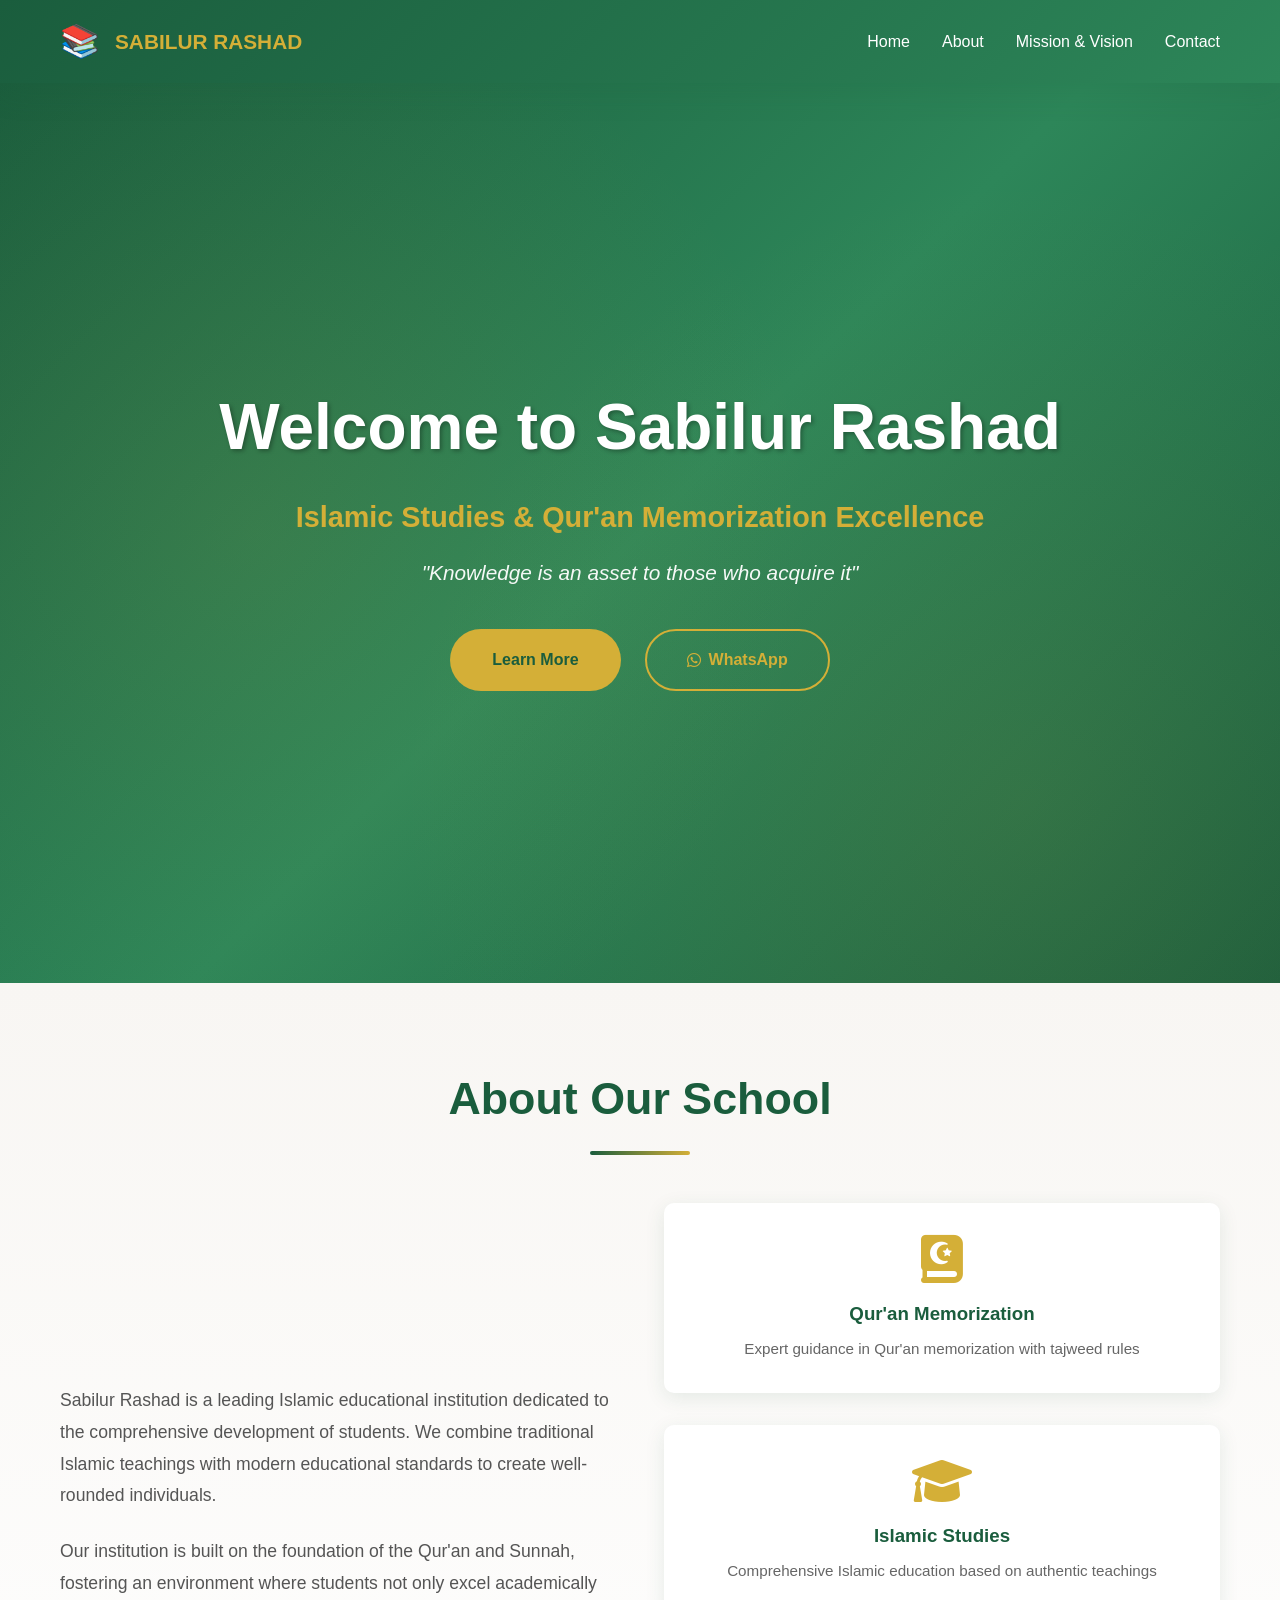
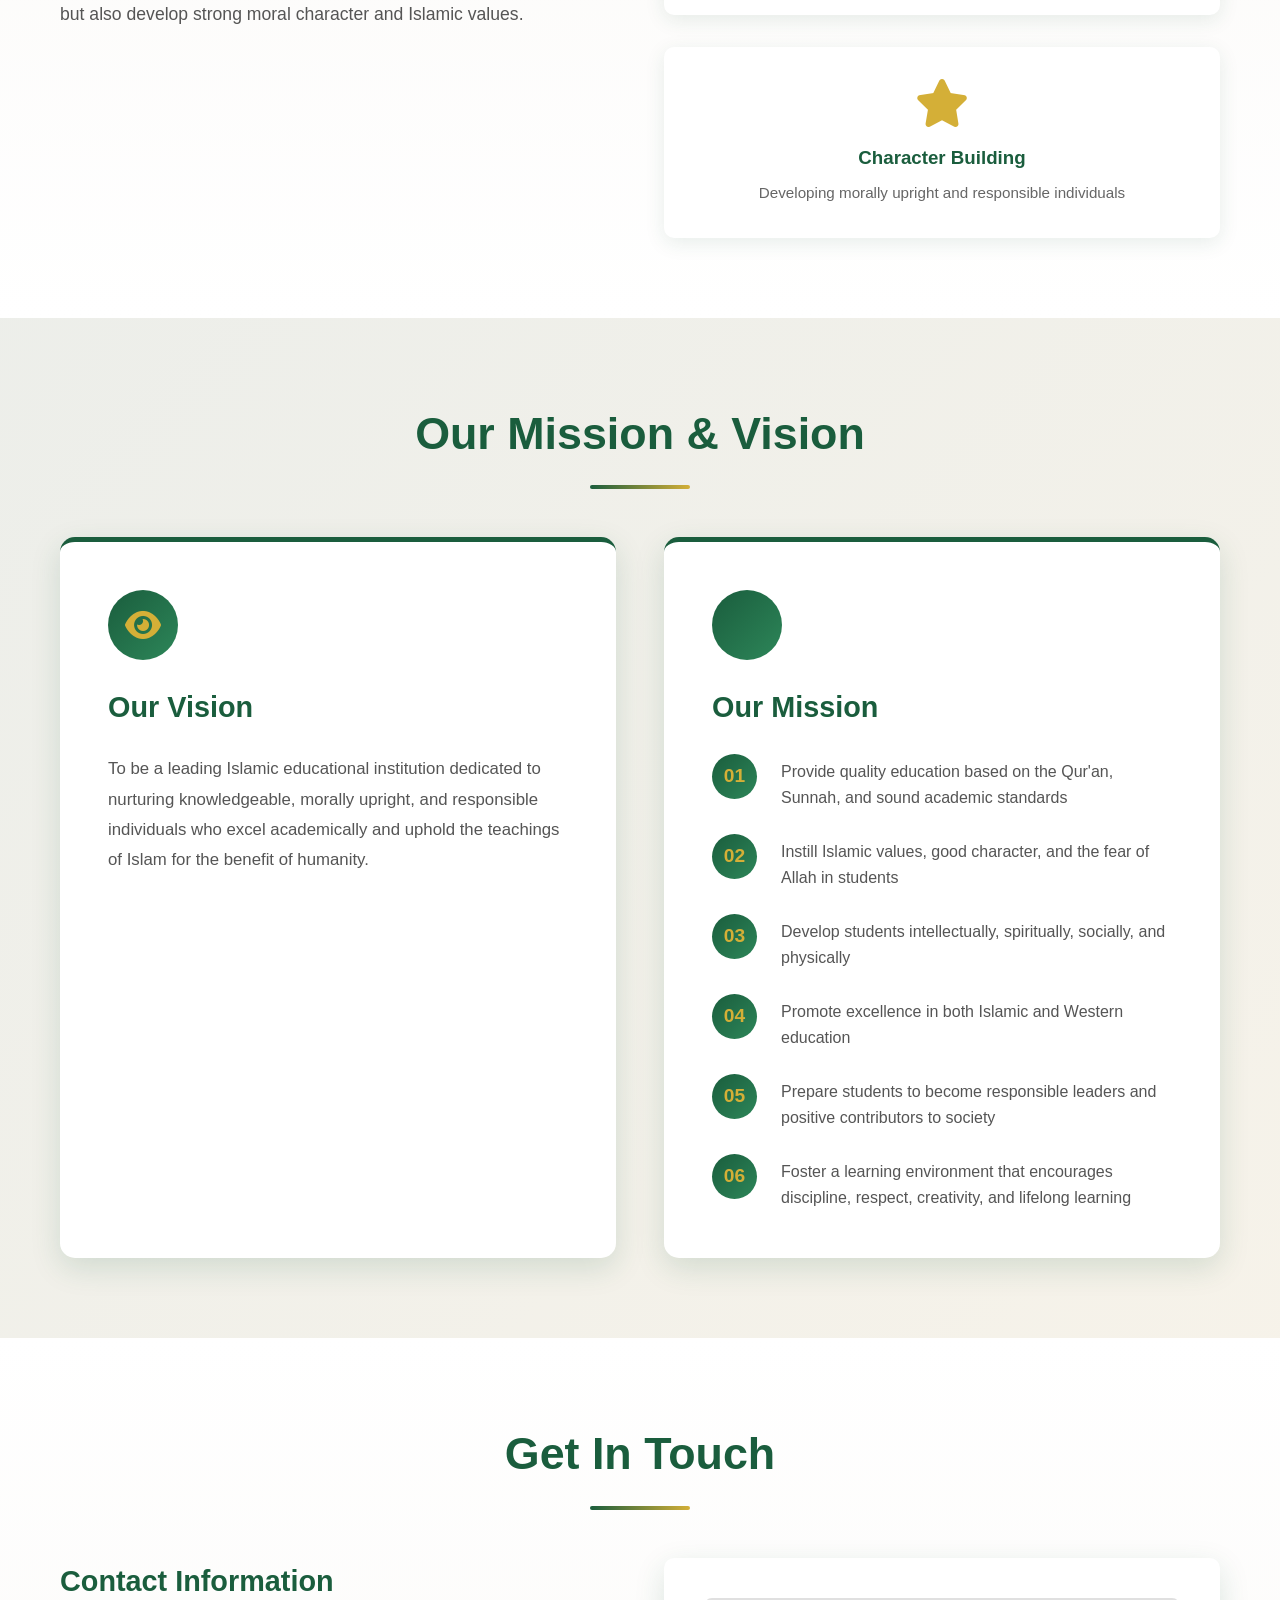
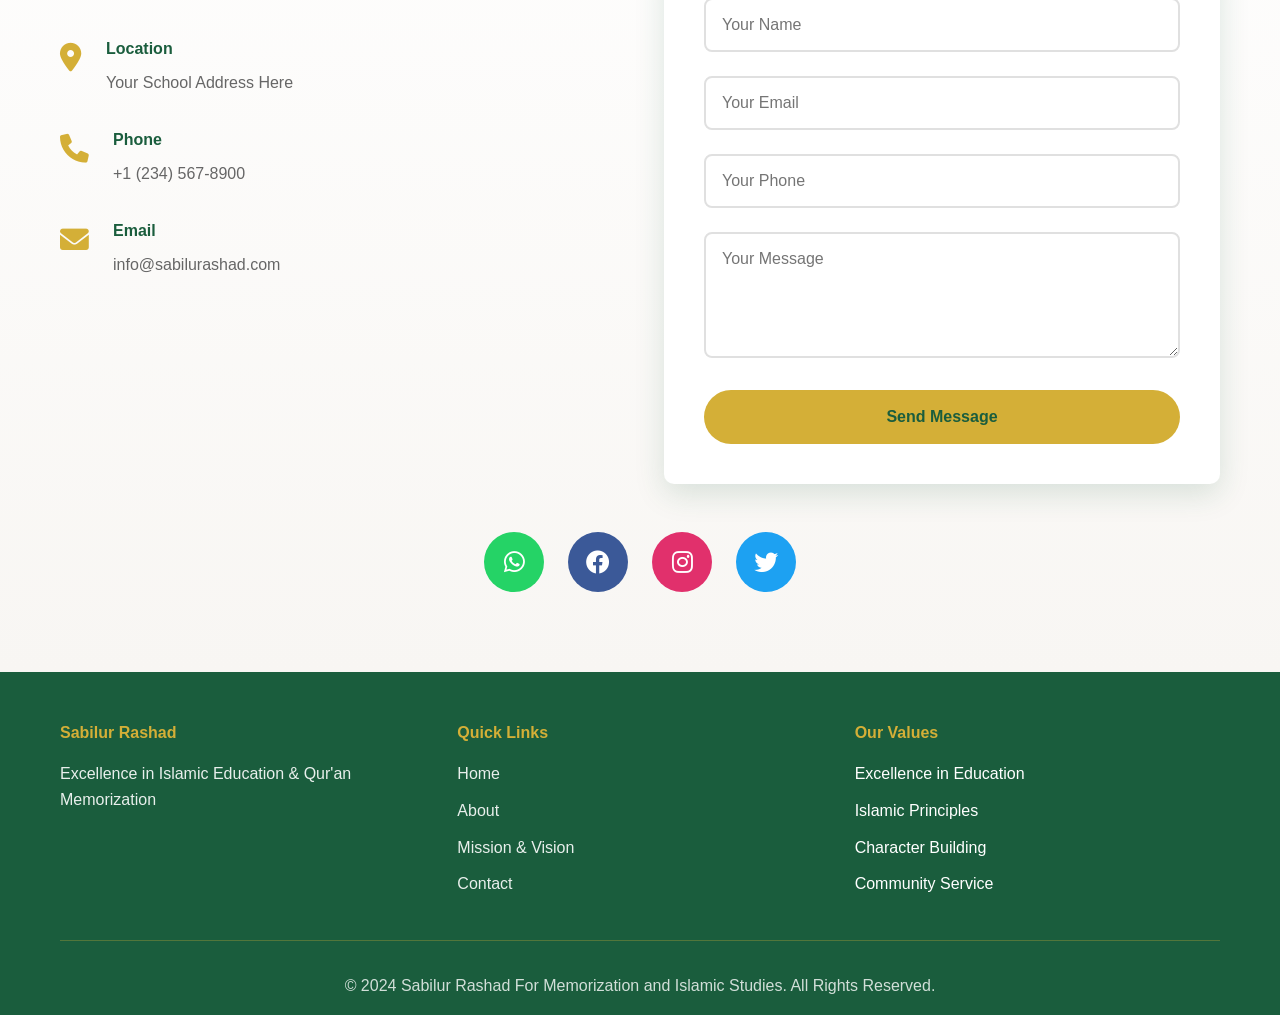
==== sabilur-rashad-index.html @ b8e5e2f3 "Create Sabilur Rashad Islamic School Website - HTML, CSS, and JavaScript" ====
<!DOCTYPE html>
<html lang="en">
<head>
    <meta charset="UTF-8">
    <meta name="viewport" content="width=device-width, initial-scale=1.0">
    <title>Sabilur Rashad - Islamic Studies & Memorization</title>
    <link rel="stylesheet" href="sabilur-rashad-styles.css">
    <link href="https://cdnjs.cloudflare.com/ajax/libs/font-awesome/6.0.0/css/all.min.css" rel="stylesheet">
</head>
<body>
    <!-- Navigation Bar -->
    <nav class="navbar">
        <div class="nav-container">
            <div class="nav-logo">
                <span class="logo-icon">📚</span>
                <span class="school-name">SABILUR RASHAD</span>
            </div>
            <ul class="nav-menu" id="navMenu">
                <li class="nav-item"><a href="#home" class="nav-link">Home</a></li>
                <li class="nav-item"><a href="#about" class="nav-link">About</a></li>
                <li class="nav-item"><a href="#mission-vision" class="nav-link">Mission & Vision</a></li>
                <li class="nav-item"><a href="#contact" class="nav-link">Contact</a></li>
            </ul>
            <div class="hamburger" id="hamburger">
                <span></span>
                <span></span>
                <span></span>
            </div>
        </div>
    </nav>

    <!-- Hero Section -->
    <section id="home" class="hero">
        <div class="hero-content">
            <h1 class="hero-title">Welcome to Sabilur Rashad</h1>
            <p class="hero-subtitle">Islamic Studies & Qur'an Memorization Excellence</p>
            <p class="hero-tagline">"Knowledge is an asset to those who acquire it"</p>
            <div class="hero-buttons">
                <a href="#about" class="btn btn-primary">Learn More</a>
                <a href="https://wa.me/1234567890" class="btn btn-secondary" target="_blank">
                    <i class="fab fa-whatsapp"></i> WhatsApp
                </a>
            </div>
        </div>
        <div class="hero-overlay"></div>
    </section>

    <!-- About Section -->
    <section id="about" class="about">
        <div class="container">
            <div class="section-header">
                <h2>About Our School</h2>
                <div class="header-underline"></div>
            </div>
            <div class="about-content">
                <div class="about-text">
                    <p>Sabilur Rashad is a leading Islamic educational institution dedicated to the comprehensive development of students. We combine traditional Islamic teachings with modern educational standards to create well-rounded individuals.</p>
                    <p>Our institution is built on the foundation of the Qur'an and Sunnah, fostering an environment where students not only excel academically but also develop strong moral character and Islamic values.</p>
                </div>
                <div class="about-features">
                    <div class="feature-card">
                        <i class="fas fa-book-quran"></i>
                        <h3>Qur'an Memorization</h3>
                        <p>Expert guidance in Qur'an memorization with tajweed rules</p>
                    </div>
                    <div class="feature-card">
                        <i class="fas fa-graduation-cap"></i>
                        <h3>Islamic Studies</h3>
                        <p>Comprehensive Islamic education based on authentic teachings</p>
                    </div>
                    <div class="feature-card">
                        <i class="fas fa-star"></i>
                        <h3>Character Building</h3>
                        <p>Developing morally upright and responsible individuals</p>
                    </div>
                </div>
            </div>
        </div>
    </section>

    <!-- Mission & Vision Section -->
    <section id="mission-vision" class="mission-vision">
        <div class="container">
            <div class="section-header">
                <h2>Our Mission & Vision</h2>
                <div class="header-underline"></div>
            </div>

            <!-- Vision -->
            <div class="vision-mission-grid">
                <div class="vision-card">
                    <div class="card-icon">
                        <i class="fas fa-eye"></i>
                    </div>
                    <h3>Our Vision</h3>
                    <p>To be a leading Islamic educational institution dedicated to nurturing knowledgeable, morally upright, and responsible individuals who excel academically and uphold the teachings of Islam for the benefit of humanity.</p>
                </div>

                <!-- Mission -->
                <div class="mission-card">
                    <div class="card-icon">
                        <i class="fas fa-target"></i>
                    </div>
                    <h3>Our Mission</h3>
                    <div class="mission-list">
                        <div class="mission-item">
                            <span class="mission-number">01</span>
                            <p>Provide quality education based on the Qur'an, Sunnah, and sound academic standards</p>
                        </div>
                        <div class="mission-item">
                            <span class="mission-number">02</span>
                            <p>Instill Islamic values, good character, and the fear of Allah in students</p>
                        </div>
                        <div class="mission-item">
                            <span class="mission-number">03</span>
                            <p>Develop students intellectually, spiritually, socially, and physically</p>
                        </div>
                        <div class="mission-item">
                            <span class="mission-number">04</span>
                            <p>Promote excellence in both Islamic and Western education</p>
                        </div>
                        <div class="mission-item">
                            <span class="mission-number">05</span>
                            <p>Prepare students to become responsible leaders and positive contributors to society</p>
                        </div>
                        <div class="mission-item">
                            <span class="mission-number">06</span>
                            <p>Foster a learning environment that encourages discipline, respect, creativity, and lifelong learning</p>
                        </div>
                    </div>
                </div>
            </div>
        </div>
    </section>

    <!-- Contact Section -->
    <section id="contact" class="contact">
        <div class="container">
            <div class="section-header">
                <h2>Get In Touch</h2>
                <div class="header-underline"></div>
            </div>
            <div class="contact-content">
                <div class="contact-info">
                    <h3>Contact Information</h3>
                    <div class="info-item">
                        <i class="fas fa-map-marker-alt"></i>
                        <div>
                            <h4>Location</h4>
                            <p>Your School Address Here</p>
                        </div>
                    </div>
                    <div class="info-item">
                        <i class="fas fa-phone"></i>
                        <div>
                            <h4>Phone</h4>
                            <p>+1 (234) 567-8900</p>
                        </div>
                    </div>
                    <div class="info-item">
                        <i class="fas fa-envelope"></i>
                        <div>
                            <h4>Email</h4>
                            <p>info@sabilurashad.com</p>
                        </div>
                    </div>
                </div>
                <form class="contact-form" id="contactForm">
                    <div class="form-group">
                        <input type="text" placeholder="Your Name" required>
                    </div>
                    <div class="form-group">
                        <input type="email" placeholder="Your Email" required>
                    </div>
                    <div class="form-group">
                        <input type="tel" placeholder="Your Phone">
                    </div>
                    <div class="form-group">
                        <textarea placeholder="Your Message" rows="5" required></textarea>
                    </div>
                    <button type="submit" class="btn btn-primary">Send Message</button>
                </form>
            </div>
            <div class="social-links">
                <a href="https://wa.me/1234567890" class="social-btn whatsapp" target="_blank" title="WhatsApp">
                    <i class="fab fa-whatsapp"></i>
                </a>
                <a href="https://facebook.com" class="social-btn facebook" target="_blank" title="Facebook">
                    <i class="fab fa-facebook"></i>
                </a>
                <a href="https://instagram.com" class="social-btn instagram" target="_blank" title="Instagram">
                    <i class="fab fa-instagram"></i>
                </a>
                <a href="https://twitter.com" class="social-btn twitter" target="_blank" title="Twitter">
                    <i class="fab fa-twitter"></i>
                </a>
            </div>
        </div>
    </section>

    <!-- Footer -->
    <footer class="footer">
        <div class="container">
            <div class="footer-content">
                <div class="footer-section">
                    <h4>Sabilur Rashad</h4>
                    <p>Excellence in Islamic Education & Qur'an Memorization</p>
                </div>
                <div class="footer-section">
                    <h4>Quick Links</h4>
                    <ul>
                        <li><a href="#home">Home</a></li>
                        <li><a href="#about">About</a></li>
                        <li><a href="#mission-vision">Mission & Vision</a></li>
                        <li><a href="#contact">Contact</a></li>
                    </ul>
                </div>
                <div class="footer-section">
                    <h4>Our Values</h4>
                    <ul>
                        <li>Excellence in Education</li>
                        <li>Islamic Principles</li>
                        <li>Character Building</li>
                        <li>Community Service</li>
                    </ul>
                </div>
            </div>
            <div class="footer-bottom">
                <p>&copy; 2024 Sabilur Rashad For Memorization and Islamic Studies. All Rights Reserved.</p>
            </div>
        </div>
    </footer>

    <script src="sabilur-rashad-script.js"></script>
</body>
</html>
---- sabilur-rashad-styles.css ----
* {
    margin: 0;
    padding: 0;
    box-sizing: border-box;
}

:root {
    --primary-green: #1a5d3d;
    --secondary-green: #2d8659;
    --gold: #d4af37;
    --light-gold: #f0e6d2;
    --dark-text: #1a1a1a;
    --light-text: #ffffff;
    --light-bg: #f8f6f3;
    --shadow: 0 10px 30px rgba(26, 93, 61, 0.15);
}

html {
    scroll-behavior: smooth;
}

body {
    font-family: 'Segoe UI', Tahoma, Geneva, Verdana, sans-serif;
    line-height: 1.6;
    color: var(--dark-text);
    background-color: var(--light-bg);
}

.container {
    max-width: 1200px;
    margin: 0 auto;
    padding: 0 20px;
}

/* Navigation */
.navbar {
    background: linear-gradient(135deg, var(--primary-green) 0%, var(--secondary-green) 100%);
    padding: 1rem 0;
    position: sticky;
    top: 0;
    z-index: 100;
    box-shadow: var(--shadow);
}

.nav-container {
    max-width: 1200px;
    margin: 0 auto;
    padding: 0 20px;
    display: flex;
    justify-content: space-between;
    align-items: center;
}

.nav-logo {
    display: flex;
    align-items: center;
    gap: 15px;
    font-weight: bold;
    color: var(--light-text);
}

.logo-icon {
    font-size: 2rem;
}

.school-name {
    font-size: 1.3rem;
    color: var(--gold);
    font-weight: 700;
}

.nav-menu {
    display: flex;
    list-style: none;
    gap: 2rem;
}

.nav-link {
    color: var(--light-text);
    text-decoration: none;
    font-weight: 500;
    transition: all 0.3s ease;
    position: relative;
}

.nav-link::after {
    content: '';
    position: absolute;
    bottom: -5px;
    left: 0;
    width: 0;
    height: 2px;
    background: var(--gold);
    transition: width 0.3s ease;
}

.nav-link:hover::after {
    width: 100%;
}

.hamburger {
    display: none;
    flex-direction: column;
    cursor: pointer;
}

.hamburger span {
    width: 25px;
    height: 3px;
    background: var(--light-text);
    margin: 5px 0;
    transition: 0.3s;
}

/* Hero Section */
.hero {
    min-height: 100vh;
    background: linear-gradient(135deg, var(--primary-green) 0%, var(--secondary-green) 50%, var(--primary-green) 100%);
    display: flex;
    align-items: center;
    justify-content: center;
    position: relative;
    overflow: hidden;
    padding: 2rem;
}

.hero::before {
    content: '';
    position: absolute;
    top: 0;
    left: 0;
    right: 0;
    bottom: 0;
    background-image: 
        radial-gradient(circle at 20% 50%, rgba(212, 175, 55, 0.1) 0%, transparent 50%),
        radial-gradient(circle at 80% 80%, rgba(212, 175, 55, 0.1) 0%, transparent 50%);
    pointer-events: none;
}

.hero-content {
    text-align: center;
    color: var(--light-text);
    z-index: 2;
    animation: fadeInUp 1s ease;
}

.hero-title {
    font-size: 4rem;
    margin-bottom: 1rem;
    font-weight: 700;
    text-shadow: 2px 2px 4px rgba(0, 0, 0, 0.3);
}

.hero-subtitle {
    font-size: 1.8rem;
    margin-bottom: 1rem;
    color: var(--gold);
    font-weight: 600;
}

.hero-tagline {
    font-size: 1.3rem;
    margin-bottom: 2.5rem;
    font-style: italic;
    opacity: 0.95;
}

.hero-buttons {
    display: flex;
    gap: 1.5rem;
    justify-content: center;
    flex-wrap: wrap;
}

.btn {
    padding: 1rem 2.5rem;
    border-radius: 50px;
    text-decoration: none;
    font-weight: 600;
    transition: all 0.3s ease;
    border: 2px solid transparent;
    cursor: pointer;
    display: inline-flex;
    align-items: center;
    gap: 0.5rem;
    font-size: 1rem;
}

.btn-primary {
    background: var(--gold);
    color: var(--primary-green);
}

.btn-primary:hover {
    transform: translateY(-3px);
    box-shadow: 0 10px 25px rgba(212, 175, 55, 0.4);
}

.btn-secondary {
    background: transparent;
    color: var(--gold);
    border: 2px solid var(--gold);
}

.btn-secondary:hover {
    background: var(--gold);
    color: var(--primary-green);
}

@keyframes fadeInUp {
    from {
        opacity: 0;
        transform: translateY(30px);
    }
    to {
        opacity: 1;
        transform: translateY(0);
    }
}

/* About Section */
.about {
    padding: 5rem 0;
    background: linear-gradient(to bottom, var(--light-bg), #ffffff);
}

.section-header {
    text-align: center;
    margin-bottom: 3rem;
}

.section-header h2 {
    font-size: 2.8rem;
    color: var(--primary-green);
    margin-bottom: 1rem;
}

.header-underline {
    width: 100px;
    height: 4px;
    background: linear-gradient(to right, var(--primary-green), var(--gold));
    margin: 0 auto;
    border-radius: 2px;
}

.about-content {
    display: grid;
    grid-template-columns: 1fr 1fr;
    gap: 3rem;
    align-items: center;
}

.about-text p {
    margin-bottom: 1.5rem;
    line-height: 1.8;
    color: #555;
    font-size: 1.1rem;
}

.about-features {
    display: grid;
    gap: 2rem;
}

.feature-card {
    background: white;
    padding: 2rem;
    border-radius: 10px;
    text-align: center;
    box-shadow: 0 5px 20px rgba(26, 93, 61, 0.1);
    transition: all 0.3s ease;
}

.feature-card:hover {
    transform: translateY(-5px);
    box-shadow: 0 15px 40px rgba(26, 93, 61, 0.2);
}

.feature-card i {
    font-size: 3rem;
    color: var(--gold);
    margin-bottom: 1rem;
}

.feature-card h3 {
    color: var(--primary-green);
    margin-bottom: 0.5rem;
}

.feature-card p {
    color: #666;
    font-size: 0.95rem;
}

/* Mission & Vision Section */
.mission-vision {
    padding: 5rem 0;
    background: linear-gradient(135deg, rgba(26, 93, 61, 0.05) 0%, rgba(212, 175, 55, 0.05) 100%);
}

.vision-mission-grid {
    display: grid;
    grid-template-columns: 1fr 1fr;
    gap: 3rem;
}

.vision-card, .mission-card {
    background: white;
    padding: 3rem;
    border-radius: 15px;
    box-shadow: var(--shadow);
    transition: all 0.3s ease;
    border-top: 5px solid var(--primary-green);
}

.vision-card:hover, .mission-card:hover {
    transform: translateY(-10px);
    box-shadow: 0 20px 50px rgba(26, 93, 61, 0.2);
}

.card-icon {
    width: 70px;
    height: 70px;
    background: linear-gradient(135deg, var(--primary-green), var(--secondary-green));
    border-radius: 50%;
    display: flex;
    align-items: center;
    justify-content: center;
    margin-bottom: 1.5rem;
    font-size: 2rem;
    color: var(--gold);
}

.vision-card h3, .mission-card h3 {
    font-size: 1.8rem;
    color: var(--primary-green);
    margin-bottom: 1.5rem;
}

.vision-card p {
    color: #555;
    line-height: 1.8;
    font-size: 1.05rem;
}

.mission-list {
    display: grid;
    gap: 1.5rem;
}

.mission-item {
    display: flex;
    gap: 1.5rem;
    align-items: flex-start;
}

.mission-number {
    background: linear-gradient(135deg, var(--primary-green), var(--secondary-green));
    color: var(--gold);
    width: 45px;
    height: 45px;
    border-radius: 50%;
    display: flex;
    align-items: center;
    justify-content: center;
    font-weight: bold;
    flex-shrink: 0;
    font-size: 1.2rem;
}

.mission-item p {
    color: #555;
    line-height: 1.6;
    margin-top: 0.3rem;
}

/* Contact Section */
.contact {
    padding: 5rem 0;
    background: linear-gradient(to bottom, #ffffff, var(--light-bg));
}

.contact-content {
    display: grid;
    grid-template-columns: 1fr 1fr;
    gap: 3rem;
    margin-bottom: 3rem;
}

.contact-info h3 {
    color: var(--primary-green);
    margin-bottom: 2rem;
    font-size: 1.8rem;
}

.info-item {
    display: flex;
    gap: 1.5rem;
    margin-bottom: 2rem;
    align-items: flex-start;
}

.info-item i {
    font-size: 1.8rem;
    color: var(--gold);
    margin-top: 0.5rem;
}

.info-item h4 {
    color: var(--primary-green);
    margin-bottom: 0.5rem;
}

.info-item p {
    color: #666;
}

.contact-form {
    background: white;
    padding: 2.5rem;
    border-radius: 10px;
    box-shadow: var(--shadow);
}

.form-group {
    margin-bottom: 1.5rem;
}

.form-group input,
.form-group textarea {
    width: 100%;
    padding: 1rem;
    border: 2px solid #e0e0e0;
    border-radius: 8px;
    font-family: inherit;
    font-size: 1rem;
    transition: all 0.3s ease;
}

.form-group input:focus,
.form-group textarea:focus {
    outline: none;
    border-color: var(--primary-green);
    box-shadow: 0 0 0 3px rgba(26, 93, 61, 0.1);
}

.contact-form .btn {
    width: 100%;
    justify-content: center;
}

.social-links {
    display: flex;
    gap: 1.5rem;
    justify-content: center;
    margin-top: 3rem;
}

.social-btn {
    width: 60px;
    height: 60px;
    border-radius: 50%;
    display: flex;
    align-items: center;
    justify-content: center;
    font-size: 1.5rem;
    transition: all 0.3s ease;
    text-decoration: none;
}

.whatsapp {
    background: #25d366;
    color: white;
}

.facebook {
    background: #3b5998;
    color: white;
}

.instagram {
    background: #E1306C;
    color: white;
}

.twitter {
    background: #1DA1F2;
    color: white;
}

.social-btn:hover {
    transform: scale(1.1) translateY(-5px);
    box-shadow: 0 10px 25px rgba(0, 0, 0, 0.2);
}

/* Footer */
.footer {
    background: var(--primary-green);
    color: var(--light-text);
    padding: 3rem 0 1rem;
}

.footer-content {
    display: grid;
    grid-template-columns: repeat(auto-fit, minmax(250px, 1fr));
    gap: 2rem;
    margin-bottom: 2rem;
}

.footer-section h4 {
    color: var(--gold);
    margin-bottom: 1rem;
}

.footer-section p {
    color: rgba(255, 255, 255, 0.9);
}

.footer-section ul {
    list-style: none;
}

.footer-section ul li {
    margin-bottom: 0.7rem;
}

.footer-section ul li a {
    color: rgba(255, 255, 255, 0.9);
    text-decoration: none;
    transition: color 0.3s ease;
}

.footer-section ul li a:hover {
    color: var(--gold);
}

.footer-bottom {
    text-align: center;
    padding-top: 2rem;
    border-top: 1px solid rgba(212, 175, 55, 0.3);
    color: rgba(255, 255, 255, 0.8);
}

/* Responsive Design */
@media (max-width: 768px) {
    .nav-menu {
        display: none;
        position: absolute;
        top: 70px;
        left: 0;
        right: 0;
        background: var(--primary-green);
        flex-direction: column;
        gap: 0;
        padding: 1rem 0;
    }

    .nav-menu.active {
        display: flex;
    }

    .hamburger {
        display: flex;
    }

    .hero-title {
        font-size: 2.5rem;
    }

    .hero-subtitle {
        font-size: 1.3rem;
    }

    .hero-buttons {
        flex-direction: column;
        align-items: center;
    }

    .btn {
        width: 100%;
    }

    .about-content {
        grid-template-columns: 1fr;
    }

    .vision-mission-grid {
        grid-template-columns: 1fr;
    }

    .contact-content {
        grid-template-columns: 1fr;
    }

    .section-header h2 {
        font-size: 2rem;
    }
}

@media (max-width: 480px) {
    .hero-title {
        font-size: 1.8rem;
    }

    .hero-subtitle {
        font-size: 1.1rem;
    }

    .section-header h2 {
        font-size: 1.8rem;
    }

    .mission-number {
        width: 40px;
        height: 40px;
    }

    .social-links {
        gap: 1rem;
    }

    .social-btn {
        width: 50px;
        height: 50px;
        font-size: 1.2rem;
    }
}
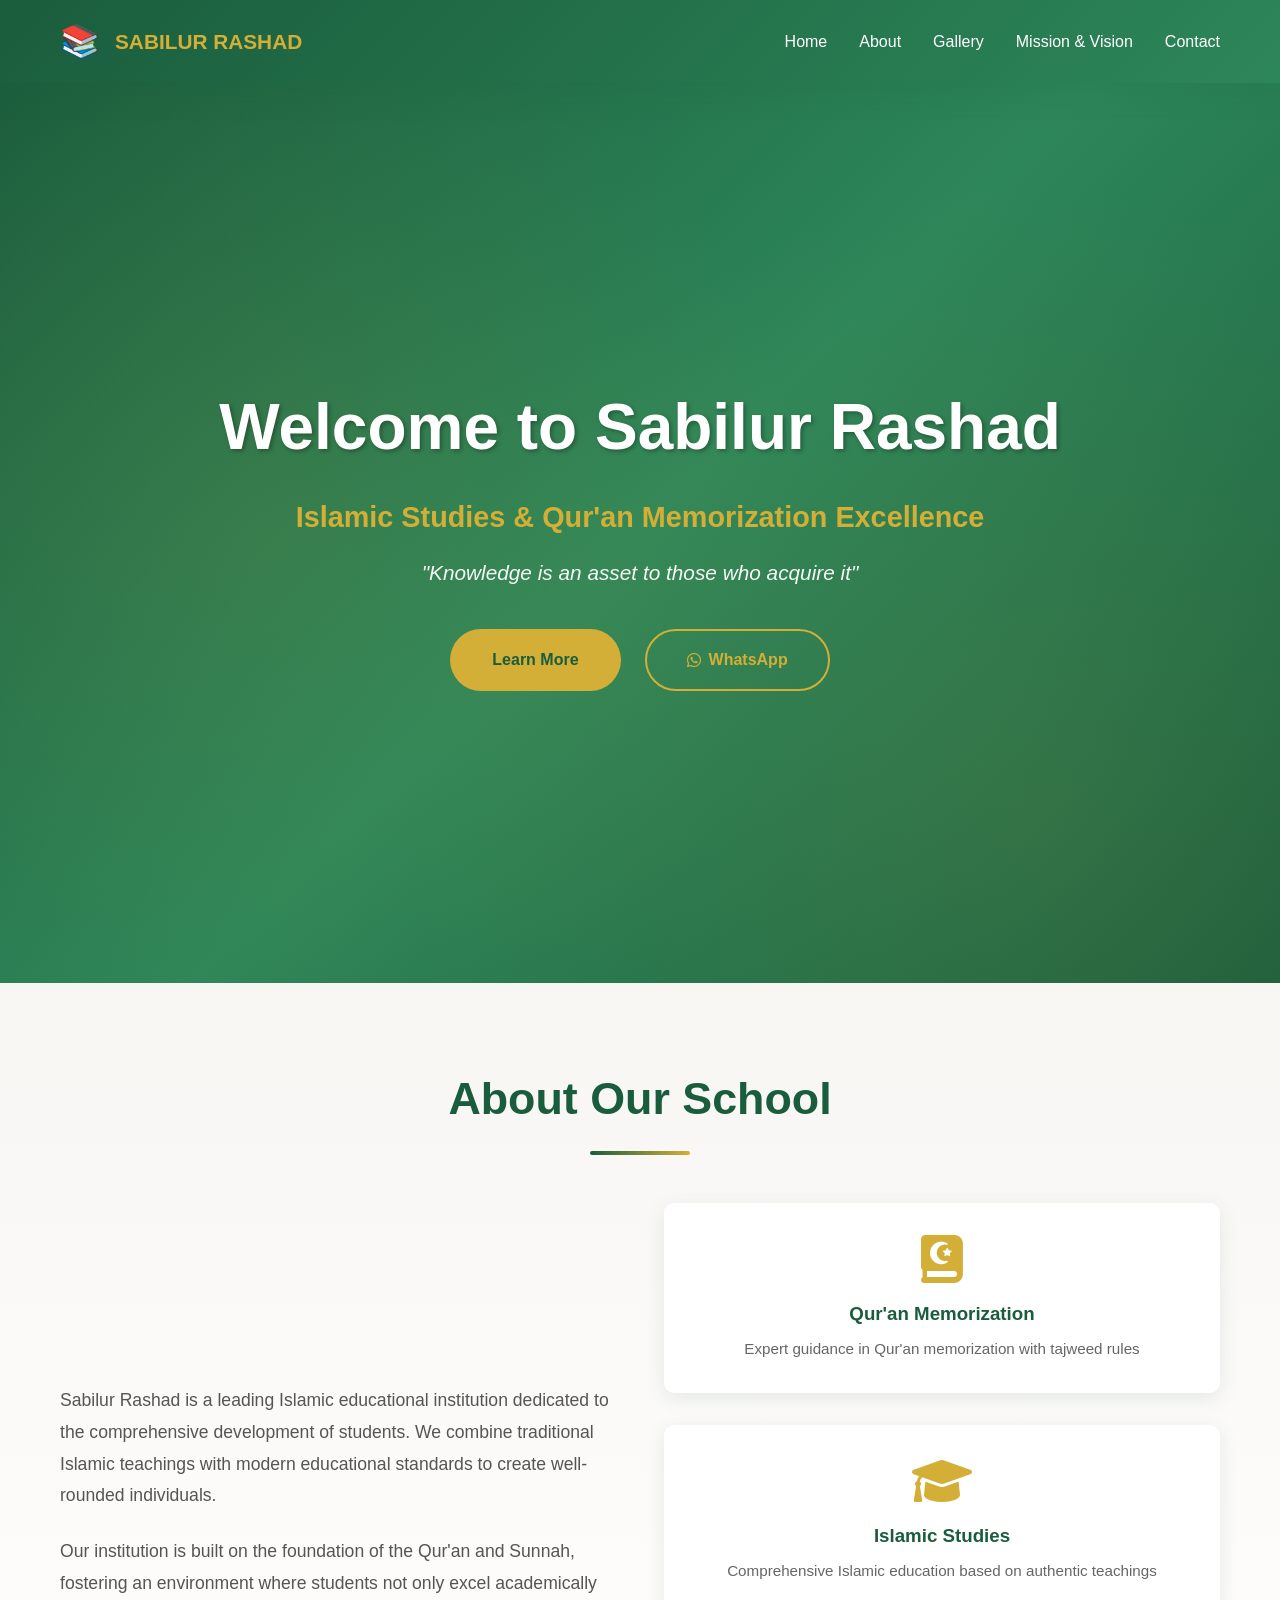
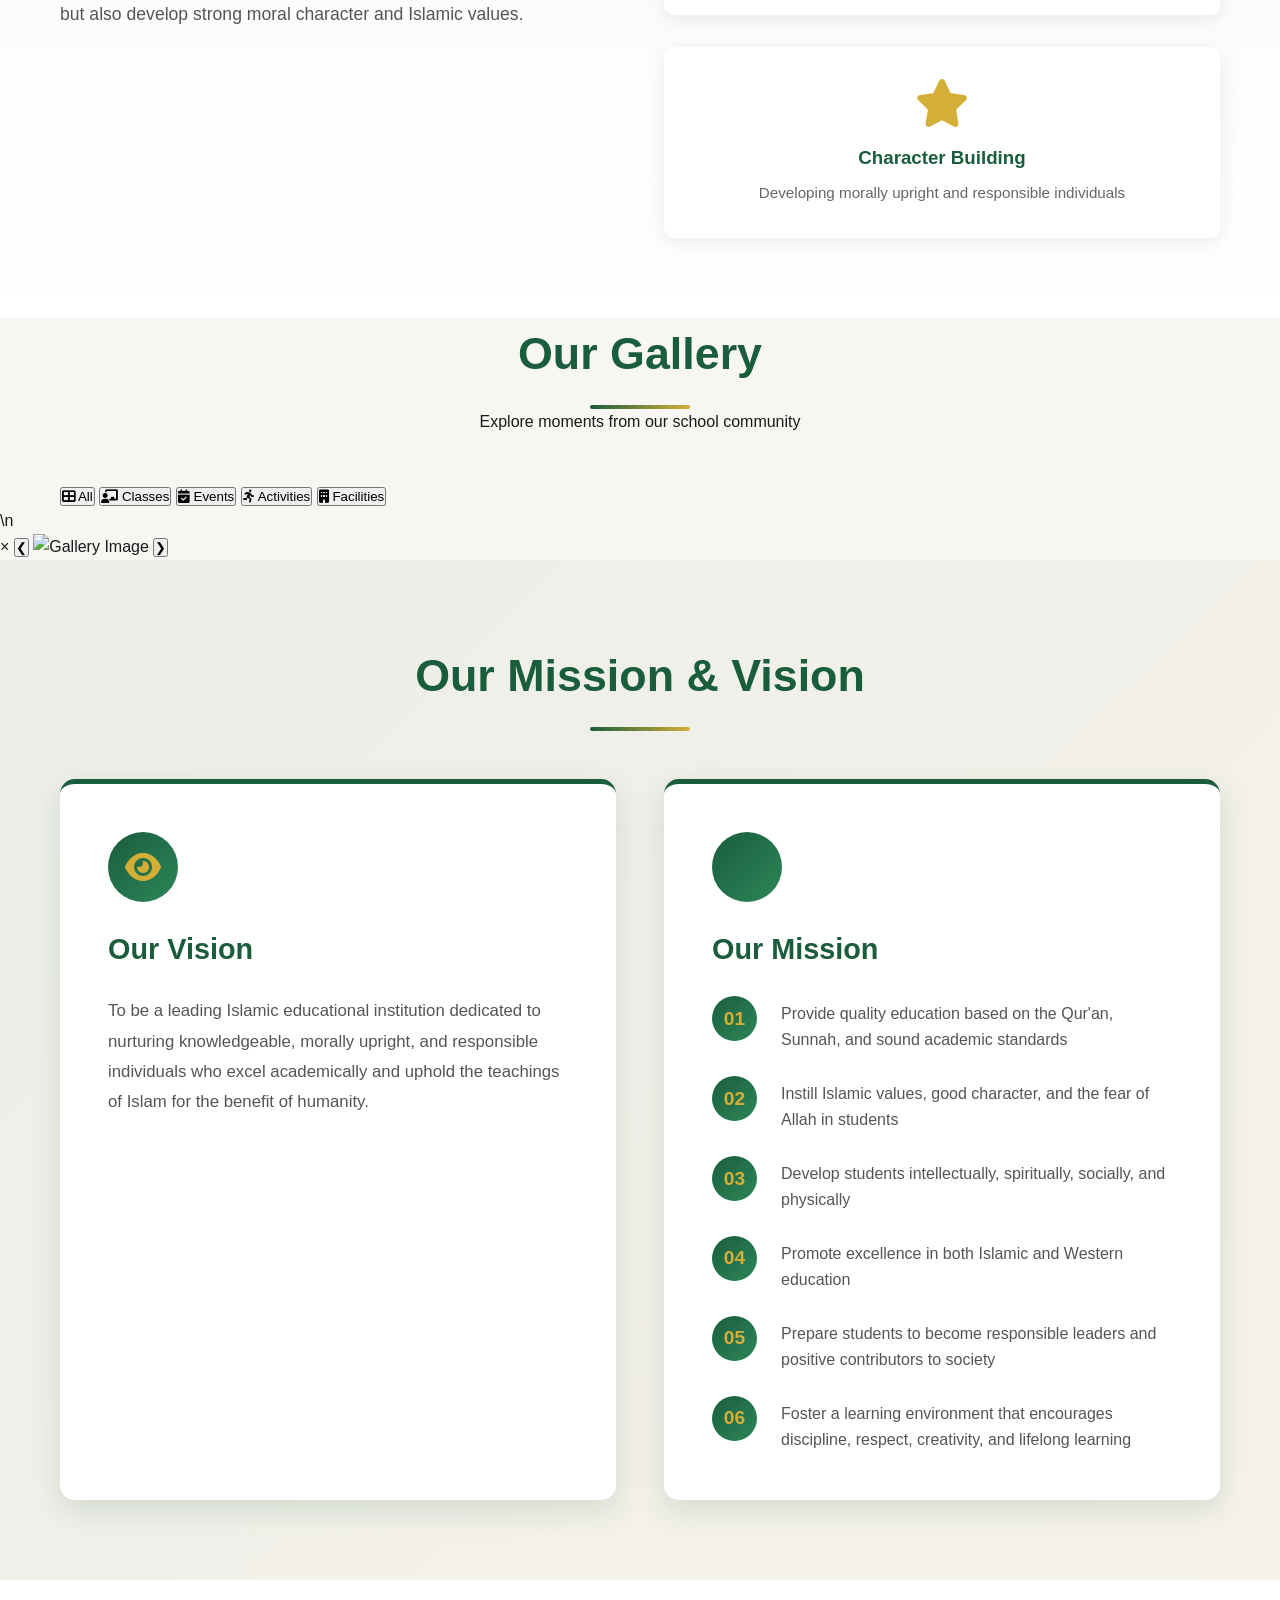
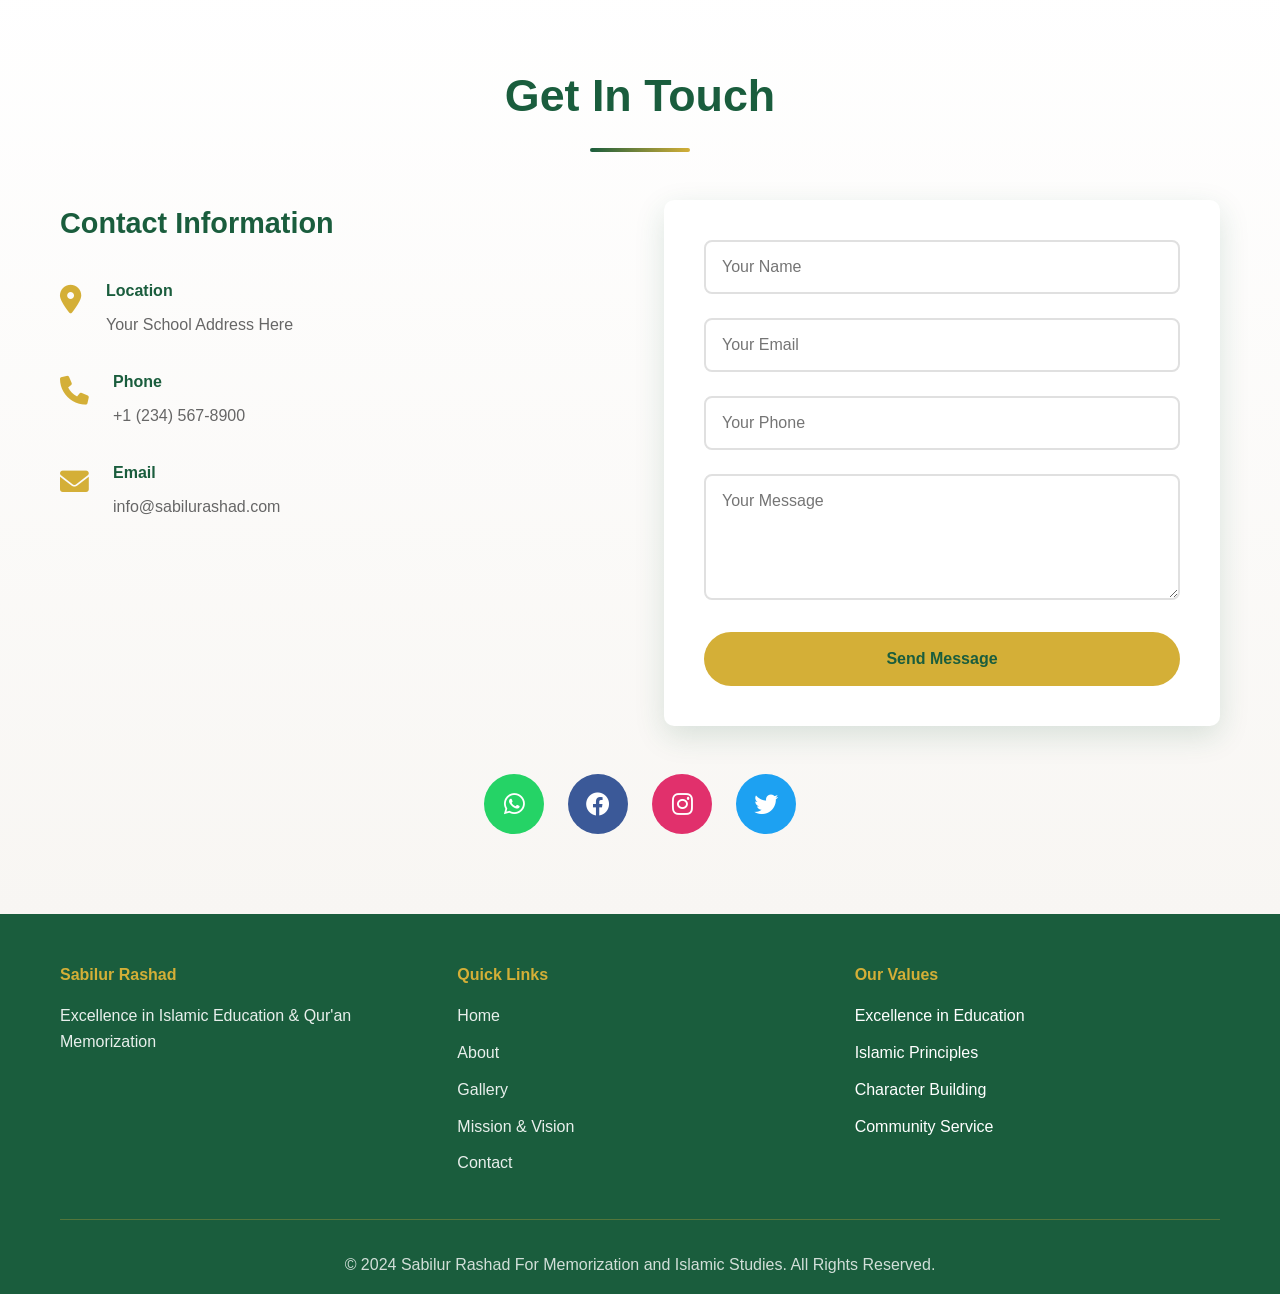
==== commit 03229ca3: "Update Sabilur Rashad website - Add Gallery Section to HTML" ====
--- a/sabilur-rashad-index.html
+++ b/sabilur-rashad-index.html
@@ -18,6 +18,7 @@
             <ul class="nav-menu" id="navMenu">
                 <li class="nav-item"><a href="#home" class="nav-link">Home</a></li>
                 <li class="nav-item"><a href="#about" class="nav-link">About</a></li>
+                <li class="nav-item"><a href="#gallery" class="nav-link">Gallery</a></li>
                 <li class="nav-item"><a href="#mission-vision" class="nav-link">Mission & Vision</a></li>
                 <li class="nav-item"><a href="#contact" class="nav-link">Contact</a></li>
             </ul>
@@ -78,6 +79,53 @@
         </div>
     </section>
 
+    <!-- Gallery Section -->
+    <section id="gallery" class="gallery">
+        <div class="container">
+            <div class="section-header">
+                <h2>Our Gallery</h2>
+                <div class="header-underline"></div>
+                <p class="section-subtitle">Explore moments from our school community</p>
+            </div>
+
+            <!-- Gallery Filter Buttons -->
+            <div class="gallery-filters">
+                <button class="filter-btn active" data-filter="all">
+                    <i class="fas fa-th-large"></i> All
+                </button>
+                <button class="filter-btn" data-filter="classes">
+                    <i class="fas fa-chalkboard-user"></i> Classes
+                </button>
+                <button class="filter-btn" data-filter="events">
+                    <i class="fas fa-calendar-check"></i> Events
+                </button>
+                <button class="filter-btn" data-filter="activities">
+                    <i class="fas fa-running"></i> Activities
+                </button>
+                <button class="filter-btn" data-filter="facilities">
+                    <i class="fas fa-building"></i> Facilities
+                </button>
+            </div>
+
+            <!-- Gallery Grid -->
+            <div class="gallery-grid" id="galleryGrid">
+                <!-- Gallery items will be inserted here by JavaScript -->
+            </div>
+        </div>
+    </section>
+
+    <!-- Lightbox Modal -->
+    <div id="lightbox" class="lightbox">\n        <div class="lightbox-content">
+            <span class="close-lightbox">&times;</span>
+            <button class="lightbox-nav prev-lightbox">&#10094;</button>
+            <img id="lightboxImage" src="" alt="Gallery Image" class="lightbox-image">
+            <button class="lightbox-nav next-lightbox">&#10095;</button>
+            <div class="lightbox-info">
+                <p id="lightboxCaption"></p>
+            </div>
+        </div>
+    </div>
+
     <!-- Mission & Vision Section -->
     <section id="mission-vision" class="mission-vision">
         <div class="container">
@@ -211,6 +259,7 @@
                     <ul>
                         <li><a href="#home">Home</a></li>
                         <li><a href="#about">About</a></li>
+                        <li><a href="#gallery">Gallery</a></li>
                         <li><a href="#mission-vision">Mission & Vision</a></li>
                         <li><a href="#contact">Contact</a></li>
                     </ul>
@@ -233,4 +282,4 @@
 
     <script src="sabilur-rashad-script.js"></script>
 </body>
-</html>+</html>
